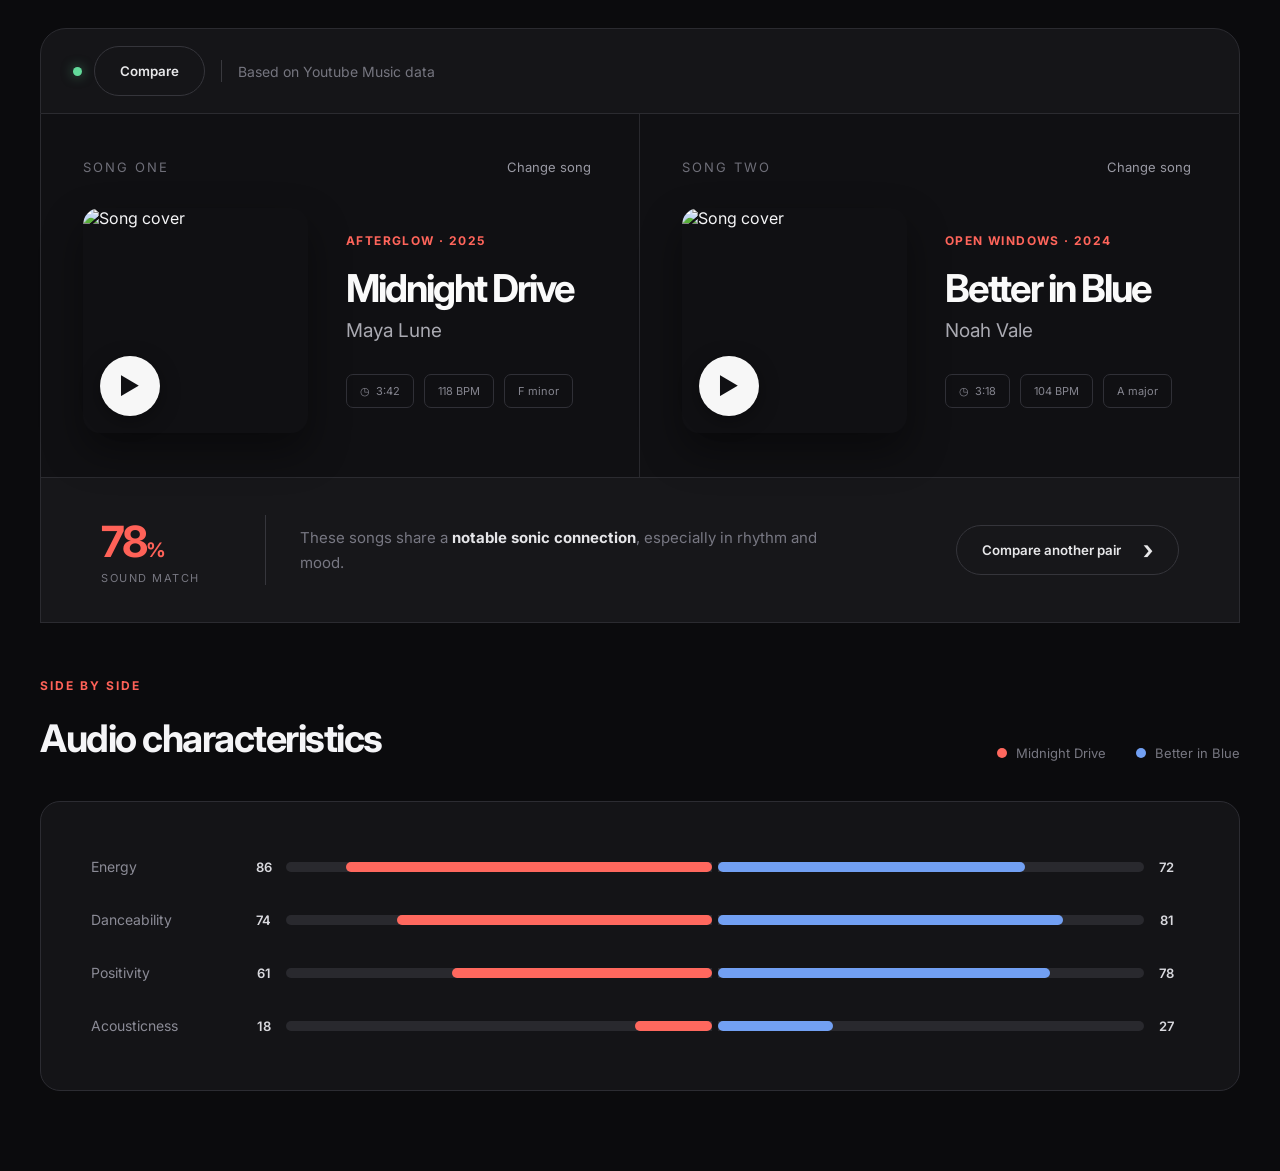
==== app/templates/index.html @ 497fa1b6 "first commit" ====
<!DOCTYPE html>
<html lang="en">
<head>
    <meta charset="UTF-8">
    <meta name="viewport" content="width=device-width, initial-scale=1.0">
    <title>Music Compare</title>
    <link rel="stylesheet" href="../static/style.css">
    <link rel="preconnect" href="https://fonts.googleapis.com">
    <link href="https://fonts.googleapis.com/css2?family=Inter:wght@400;500;600;700&display=swap" rel="stylesheet">
</head>
<body>
    <div class="page">
        <!-- ================= HEADER ================= -->
        <header class="topbar">
            <div class="status">
                <span class="status-dot"></span>
                <!-- <strong>Music compare</strong> -->
                <button class="compare-btn" onclick="compareSong(songs[0], songs[1])">Compare</button>
                <span class="divider"></span>
                <span class="muted">Based on Youtube Music data</span>
                
            </div>
        </header>

        <!-- ================= SONG COMPARISON ================= -->
        <section class="comparison">
            <!-- SONG ONE -->
            <div class="song-panel">
                <div class="panel-header">
                    <span>SONG ONE</span>
                    <button class="change-btn" onclick="searchSong(0)">Change song</button>
                </div>

                <div class="song-content">
                    <div class="cover-wrapper">
                        <img
                            class="cover"
                            src="https://images.unsplash.com/photo-1493225457124-a3eb161ffa5f?w=600"
                            alt="Song cover"
                        >

                        <button
                            id="playPauseButton"
                            class="play-button"
                            onclick="togglePlayPause(this, 0)"
                        >
                            ▶
                        </button>
                    </div>


                    <div class="song-info">
                        <div class="artist-label">AFTERGLOW · 2025</div>
                        <h1>Midnight Drive</h1>
                        <p class="artist">Maya Lune</p>

                        <div class="song-meta">
                            <span>◷ &nbsp;3:42 </span>
                            <span>118 BPM</span>
                            <span>F minor</span>
                        </div>
                    </div>
                </div>
            </div>


            <!-- SWAP BUTTON -->

            <!-- <button class="swap-button">
                ⇄
            </button> -->


            <!-- SONG TWO -->

            <div class="song-panel">
                <div class="panel-header">
                    <span>SONG TWO</span>
                    <button class="change-btn" onclick="searchSong(1)">Change song</button>
                </div>

                <div class="song-content">
                    <div class="cover-wrapper">
                        <img
                            class="cover"
                            src="https://images.unsplash.com/photo-1516280440614-37939bbacd81?w=600"
                            alt="Song cover"
                        >

                        <button
                            id="playPauseButton"
                            class="play-button"
                            onclick="togglePlayPause(this, 1)"
                        >
                            ▶
                        </button>
                    </div>

                    <div class="song-info">
                        <div class="artist-label">OPEN WINDOWS · 2024</div>
                        <h1>Better in Blue</h1>
                        <p class="artist">Noah Vale</p>

                        <div class="song-meta">
                            <span> ◷ &nbsp;3:18</span>
                            <span>104 BPM</span>
                            <span>A major</span>
                        </div>
                    </div>
                </div>
            </div>
        </section>


        <!-- ================= MATCH SUMMARY ================= -->

        <section class="match-summary">
            <div class="score">
                <strong>78<span>%</span></strong>
                <label>SOUND MATCH</label>
            </div>

            <div class="summary-text">
                These songs share a
                <strong>notable sonic connection</strong>,
                especially in rhythm and mood.
            </div>

            <button class="compare-btn">
                Compare another pair
                <span>›</span>
            </button>
        </section>


        <!-- ================= CHARACTERISTICS ================= -->

        <section class="characteristics">
            <div class="section-heading">
                <div>
                    <div class="eyebrow">SIDE BY SIDE</div>
                    <h2>Audio characteristics</h2>
                </div>

                <div class="legend">
                    <span>
                        <i class="legend-red"></i>
                        Midnight Drive
                    </span>

                    <span>
                        <i class="legend-blue"></i>
                        Better in Blue
                    </span>
                </div>
            </div>

            <div class="chart">
                <!-- ENERGY -->
                <div class="metric">
                    <div class="metric-name">Energy</div>

                    <div class="metric-value left">86</div>
                    <div class="bar-area">
                        <div class="bar-track left-track">
                            <div class="bar red" style="width: 86%;"></div>
                        </div>

                        <div class="bar-track right-track">
                            <div class="bar blue" style="width: 72%;"></div>
                        </div>
                    </div>
                    <div class="metric-value right">72</div>
                </div>

                <!-- DANCEABILITY -->
                <div class="metric">
                    <div class="metric-name">Danceability</div>
                    
                    <div class="metric-value left">74</div>
                    <div class="bar-area">
                        <div class="bar-track left-track">
                            <div class="bar red" style="width: 74%;"></div>
                        </div>

                        <div class="bar-track right-track">
                            <div class="bar blue" style="width: 81%;"></div>
                        </div>
                    </div>
                    <div class="metric-value right">81</div>
                </div>

                <!-- POSITIVITY -->
                <div class="metric">
                    <div class="metric-name">Positivity</div>

                    <div class="metric-value left">61</div>
                    <div class="bar-area">
                        <div class="bar-track left-track">
                            <div class="bar red" style="width: 61%;"></div>
                        </div>

                        <div class="bar-track right-track">
                            <div class="bar blue" style="width: 78%;"></div>
                        </div>
                    </div>
                    <div class="metric-value right">78</div>
                </div>

                <!-- ACOUSTICNESS -->

                <div class="metric">

                    <div class="metric-name">
                        Acousticness
                    </div>

                    <div class="metric-value left">
                        18
                    </div>

                    <div class="bar-area">

                        <div class="bar-track left-track">

                            <div
                                class="bar red"
                                style="width: 18%;"
                            ></div>

                        </div>

                        <div class="bar-track right-track">

                            <div
                                class="bar blue"
                                style="width: 27%;"
                            ></div>

                        </div>

                    </div>

                    <div class="metric-value right">
                        27
                    </div>

                </div>

            </div>


            <!-- ================= INSIGHTS ================= -->

            <!-- <div class="insights">

                <div class="insight-card">

                    <div class="insight-number">
                        01
                    </div>

                    <div>

                        <h3>
                            Maya Lune hits harder
                        </h3>

                        <p>
                            Midnight Drive carries more energy,
                            with a faster pace and a denser
                            electronic production.
                        </p>

                    </div>

                </div>


                <div class="insight-card">

                    <div class="insight-number">
                        02
                    </div>

                    <div>

                        <h3>
                            Better in Blue feels brighter
                        </h3>

                        <p>
                            A higher positivity score and major
                            tonality give it a warmer, more open
                            emotional profile.
                        </p>

                    </div>

                </div>


                <div class="insight-card">

                    <div class="insight-number">
                        03
                    </div>

                    <div>

                        <h3>
                            Built for the same playlist
                        </h3>

                        <p>
                            Both tracks have a danceable pulse
                            and sit comfortably in an alt-pop,
                            late-night mix.
                        </p>

                    </div>

                </div>

            </div>

        </section> -->


        <!-- ================= HIDDEN YOUTUBE PLAYER ================= -->

        <div id="youtube-player"></div>

    </div>
    
    <script src="https://www.youtube.com/iframe_api"></script>
    <script src="../static/app.js"></script>
</body>
</html>
---- app/static/style.css ----
* {
    box-sizing: border-box;
}

html,
body {
    margin: 0;
    padding: 0;

    background: #0b0b0d;

    color: #f5f5f7;

    font-family: "Inter", Arial, sans-serif;
}

body {
    min-height: 100vh;
}

button {
    font-family: inherit;
}

.page {
    width: min(1580px, calc(100% - 80px));
    margin: 28px auto 80px;
}


/* =========================================================
   TOP BAR
========================================================= */

.topbar {
    height: 86px;

    padding: 0 32px;

    border: 1px solid #2b2b30;

    border-radius: 26px 26px 0 0;

    background: #151518;

    display: flex;

    align-items: center;

    justify-content: space-between;
}

.status {
    display: flex;

    align-items: center;

    gap: 12px;

    font-size: 14px;
}

.status-dot {
    width: 9px;
    height: 9px;

    border-radius: 50%;

    background: #62d99a;

    box-shadow: 0 0 12px rgba(98, 217, 154, .5);
}

.divider {
    width: 1px;
    height: 22px;

    background: #39393e;

    margin: 0 4px;
}

.muted {
    color: #75757f;
}

.save-btn {
    border: 0;

    background: transparent;

    color: #9999a3;

    cursor: pointer;

    font-size: 14px;

    display: flex;

    align-items: center;

    gap: 8px;
}

.save-btn:hover {
    color: white;
}

.plus {
    font-size: 25px;
    font-weight: 300;
}


/* =========================================================
   COMPARISON
========================================================= */

.comparison {
    position: relative;

    display: grid;

    grid-template-columns: 1fr 1fr;

    border-left: 1px solid #2b2b30;
    border-right: 1px solid #2b2b30;
    border-bottom: 1px solid #2b2b30;

    background: #101013;
}

.song-panel {
    min-height: 360px;

    padding: 44px 42px;
}

.song-panel:first-child {
    border-right: 1px solid #29292e;
}

.panel-header {
    display: flex;

    justify-content: space-between;

    align-items: center;

    margin-bottom: 32px;

    color: #6e6e78;

    font-size: 13px;

    letter-spacing: 2px;
}

.change-btn {
    border: 0;

    background: transparent;

    color: #9999a3;

    cursor: pointer;

    font-size: 13px;

    letter-spacing: 0;

    display: flex;

    align-items: center;

    gap: 10px;
}

.change-btn:hover {
    color: white;
}

.song-content {
    display: flex;

    align-items: center;

    gap: 38px;
}

.cover-wrapper {
    position: relative;

    flex-shrink: 0;
}

.cover {
    width: 225px;
    height: 225px;

    display: block;

    object-fit: cover;

    border-radius: 17px;

    box-shadow:
        0 18px 40px rgba(0, 0, 0, .4);
}

.play-button {
    position: absolute;

    bottom: 17px;
    left: 17px;

    width: 60px;
    height: 60px;

    border: none;

    border-radius: 50%;

    background: #f7f7f7;

    color: #101013;

    font-size: 23px;

    cursor: pointer;

    padding-left: 5px;

    box-shadow:
        0 5px 20px rgba(0, 0, 0, .35);

    transition: transform .15s ease;
}

.play-button:hover {
    transform: scale(1.08);
}

.song-info {
    min-width: 0;
}

.artist-label {
    color: #ff655b;

    font-size: 12px;

    font-weight: 700;

    letter-spacing: 1.4px;

    margin-bottom: 20px;
}

.song-info h1 {
    margin: 0;

    color: #fafafa;

    font-size: clamp(32px, 3vw, 48px);

    line-height: 1.05;

    letter-spacing: -2px;
}

.artist {
    color: #aaaab2;

    margin: 10px 0 32px;

    font-size: 19px;
}

.song-meta {
    display: flex;

    gap: 10px;

    flex-wrap: wrap;
}

.song-meta span {
    border: 1px solid #303037;

    border-radius: 7px;

    padding: 9px 13px;

    color: #85858f;

    font-size: 11px;
}

.swap-button {
    position: absolute;

    z-index: 5;

    top: 50%;
    left: 50%;

    transform: translate(-50%, -50%);

    width: 60px;
    height: 60px;

    border: 1px solid #38383f;

    border-radius: 50%;

    background: #1b1b1f;

    color: #92929c;

    font-size: 24px;

    cursor: pointer;

    box-shadow: 0 5px 25px rgba(0, 0, 0, .3);
}

.swap-button:hover {
    color: white;

    background: #25252a;
}


/* =========================================================
   MATCH SUMMARY
========================================================= */

.match-summary {
    min-height: 145px;

    padding: 32px 60px;

    display: flex;

    align-items: center;

    gap: 34px;

    border-left: 1px solid #2b2b30;
    border-right: 1px solid #2b2b30;
    border-bottom: 1px solid #2b2b30;

    background: #17171a;
}

.score {
    min-width: 165px;

    padding-right: 35px;

    border-right: 1px solid #36363c;
}

.score strong {
    display: block;

    color: #ff6258;

    font-size: 43px;

    letter-spacing: -2px;
}

.score strong span {
    font-size: 20px;
}

.score label {
    display: block;

    margin-top: 4px;

    color: #777781;

    font-size: 11px;

    letter-spacing: 1.5px;
}

.summary-text {
    max-width: 560px;

    color: #777782;

    font-size: 15px;

    line-height: 1.7;
}

.summary-text strong {
    color: #e5e5e8;
}

.compare-btn {
    margin-left: auto;

    border: 1px solid #35353b;

    border-radius: 30px;

    padding: 16px 25px;

    background: transparent;

    color: #e7e7e9;

    cursor: pointer;

    font-weight: 600;

    display: flex;

    align-items: center;

    gap: 22px;
}

.compare-btn span {
    font-size: 27px;

    line-height: 0;
}

.compare-btn:hover {
    background: #222227;
}


/* =========================================================
   CHARACTERISTICS
========================================================= */

.characteristics {
    margin-top: 55px;
}

.section-heading {
    display: flex;

    align-items: flex-end;

    justify-content: space-between;

    margin-bottom: 40px;
}

.eyebrow {
    color: #ff6258;

    font-size: 12px;

    font-weight: 700;

    letter-spacing: 2px;

    margin-bottom: 22px;
}

.section-heading h2 {
    margin: 0;

    font-size: 38px;

    letter-spacing: -1.5px;
}

.legend {
    display: flex;

    gap: 30px;

    color: #777781;

    font-size: 13px;
}

.legend span {
    display: flex;

    align-items: center;

    gap: 9px;
}

.legend i {
    display: inline-block;

    width: 10px;
    height: 10px;

    border-radius: 50%;
}

.legend-red {
    background: #ff685e;
}

.legend-blue {
    background: #72a0f3;
}


/* =========================================================
   CHART
========================================================= */

.chart {
    padding: 38px 50px;

    border: 1px solid #2c2c32;

    border-radius: 20px;

    background: #141417;
}

.metric {
    display: grid;

    grid-template-columns:
        150px
        45px
        minmax(300px, 1fr)
        45px;

    align-items: center;

    min-height: 53px;
}

.metric-name {
    color: #8b8b96;

    font-size: 14px;
}

.metric-value {
    font-size: 13px;

    font-weight: 600;
}

.metric-value.left {
    text-align: center;

    color: #d9d9de;
}

.metric-value.right {
    text-align: center;

    color: #d9d9de;
}

.bar-area {
    display: grid;

    grid-template-columns: 1fr 1fr;

    height: 10px;

    gap: 6px;
}

.bar-track {
    height: 10px;

    background: #29292e;

    overflow: hidden;
}

.left-track {
    border-radius: 8px 0 0 8px;

    display: flex;

    justify-content: flex-end;
}

.right-track {
    border-radius: 0 8px 8px 0;
}

.bar {
    height: 100%;

    border-radius: 8px;
}

.red {
    background: #ff685e;
}

.blue {
    background: #72a0f3;
}


/* =========================================================
   INSIGHTS
========================================================= */

.insights {
    display: grid;

    grid-template-columns: repeat(3, 1fr);

    gap: 18px;

    margin-top: 18px;
}

.insight-card {
    min-height: 180px;

    padding: 35px 32px;

    border: 1px solid #2c2c32;

    border-radius: 18px;

    background: #111114;

    display: flex;

    gap: 22px;
}

.insight-number {
    color: #ff6258;

    font-size: 13px;

    font-weight: 700;

    flex-shrink: 0;
}

.insight-card h3 {
    margin: 0 0 15px;

    color: #f0f0f2;

    font-size: 19px;

    letter-spacing: -.5px;
}

.insight-card p {
    margin: 0;

    color: #73737d;

    font-size: 14px;

    line-height: 1.65;
}


/* =========================================================
   YOUTUBE PLAYER
========================================================= */

#youtube-player {
    position: fixed;

    width: 1px;
    height: 1px;

    left: -9999px;

    bottom: 0;
}


/* =========================================================
   RESPONSIVE
========================================================= */

@media (max-width: 1100px) {

    .page {
        width: calc(100% - 30px);
    }

    .song-content {
        flex-direction: column;

        align-items: flex-start;
    }

    .cover {
        width: 190px;
        height: 190px;
    }

    .insights {
        grid-template-columns: 1fr;
    }

    .match-summary {
        flex-wrap: wrap;
    }

    .compare-btn {
        margin-left: 0;
    }
}


@media (max-width: 750px) {

    .topbar {
        height: auto;

        padding: 22px;

        gap: 20px;

        flex-direction: column;

        align-items: flex-start;
    }

    .comparison {
        grid-template-columns: 1fr;
    }

    .song-panel:first-child {
        border-right: 0;

        border-bottom: 1px solid #29292e;
    }

    .swap-button {
        display: none;
    }

    .song-panel {
        padding: 30px 24px;
    }

    .song-content {
        flex-direction: row;
    }

    .cover {
        width: 130px;
        height: 130px;
    }

    .play-button {
        width: 45px;
        height: 45px;

        bottom: 10px;
        left: 10px;

        font-size: 16px;
    }

    .song-info h1 {
        font-size: 28px;
    }

    .artist {
        font-size: 15px;

        margin-bottom: 20px;
    }

    .match-summary {
        padding: 30px;
    }

    .score {
        border-right: 0;

        padding-right: 0;
    }

    .section-heading {
        flex-direction: column;

        align-items: flex-start;

        gap: 25px;
    }

    .chart {
        padding: 25px 15px;
    }

    .metric {
        grid-template-columns:
            100px
            30px
            minmax(100px, 1fr)
            30px;
    }

    .metric-name {
        font-size: 11px;
    }
}
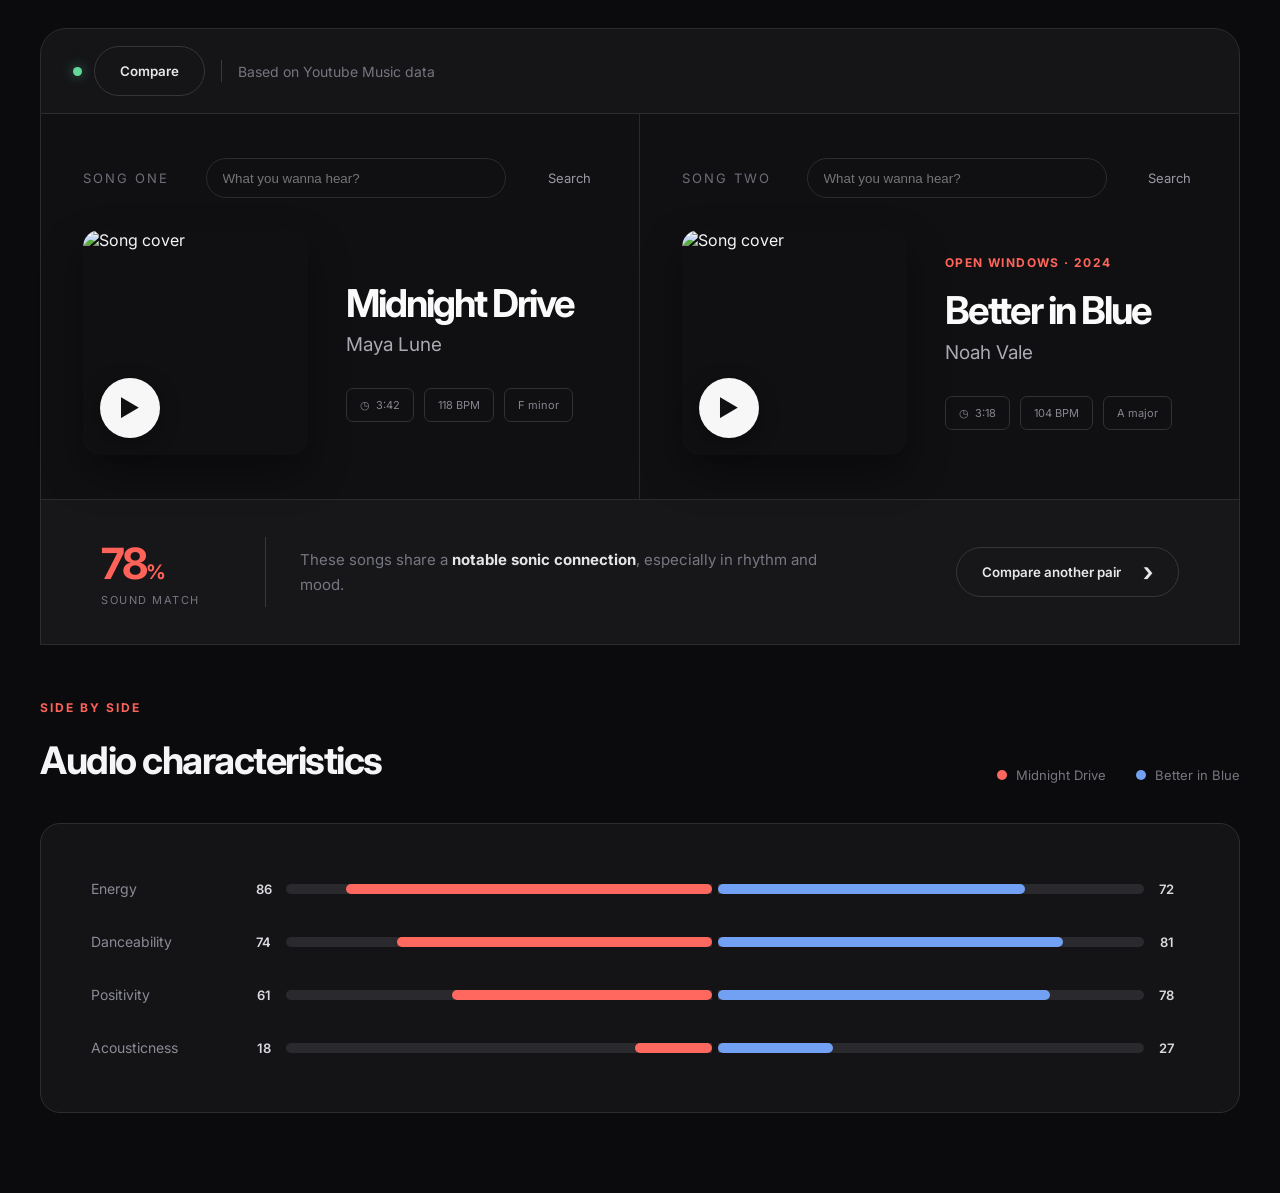
==== commit 72bed3cd: "first change" ====
--- a/app/templates/index.html
+++ b/app/templates/index.html
@@ -18,7 +18,6 @@
                 <button class="compare-btn" onclick="compareSong(songs[0], songs[1])">Compare</button>
                 <span class="divider"></span>
                 <span class="muted">Based on Youtube Music data</span>
-                
             </div>
         </header>
 
@@ -28,7 +27,8 @@
             <div class="song-panel">
                 <div class="panel-header">
                     <span>SONG ONE</span>
-                    <button class="change-btn" onclick="searchSong(0)">Change song</button>
+                    <input type="text" class="search-box" id="song0TextInput" placeholder="What you wanna hear?" />
+                    <button class="change-btn" onclick="searchSong(0)">Search</button>
                 </div>
 
                 <div class="song-content">
@@ -50,7 +50,7 @@
 
 
                     <div class="song-info">
-                        <div class="artist-label">AFTERGLOW · 2025</div>
+                        <div class="artist-label" id="album_0"></div>
                         <h1>Midnight Drive</h1>
                         <p class="artist">Maya Lune</p>
 
@@ -76,7 +76,8 @@
             <div class="song-panel">
                 <div class="panel-header">
                     <span>SONG TWO</span>
-                    <button class="change-btn" onclick="searchSong(1)">Change song</button>
+                    <input type="text" class="search-box" id="song1TextInput" placeholder="What you wanna hear?" />
+                    <button class="change-btn" onclick="searchSong(1)">Search</button>
                 </div>
 
                 <div class="song-content">
@@ -329,7 +330,7 @@
 
         <!-- ================= HIDDEN YOUTUBE PLAYER ================= -->
 
-        <div id="youtube-player"></div>
+        <div id="youtube-player" onclick="onYouTubeIframeAPIReady()"></div>
 
     </div>
     
--- a/app/static/style.css
+++ b/app/static/style.css
@@ -27,7 +27,6 @@
     margin: 28px auto 80px;
 }
 
-
 /* =========================================================
    TOP BAR
 ========================================================= */
@@ -111,6 +110,26 @@
     font-weight: 300;
 }
 
+.search-box {
+    position: relative;
+
+    width: 300px;
+    height: 40px;
+
+    border: 1px solid #2b2b30;
+
+    border-radius: 20px;
+
+    background: #101013;
+
+    display: flex;
+
+    align-items: center;
+
+    padding: 0 16px;
+
+    color: white;
+}
 
 /* =========================================================
    COMPARISON
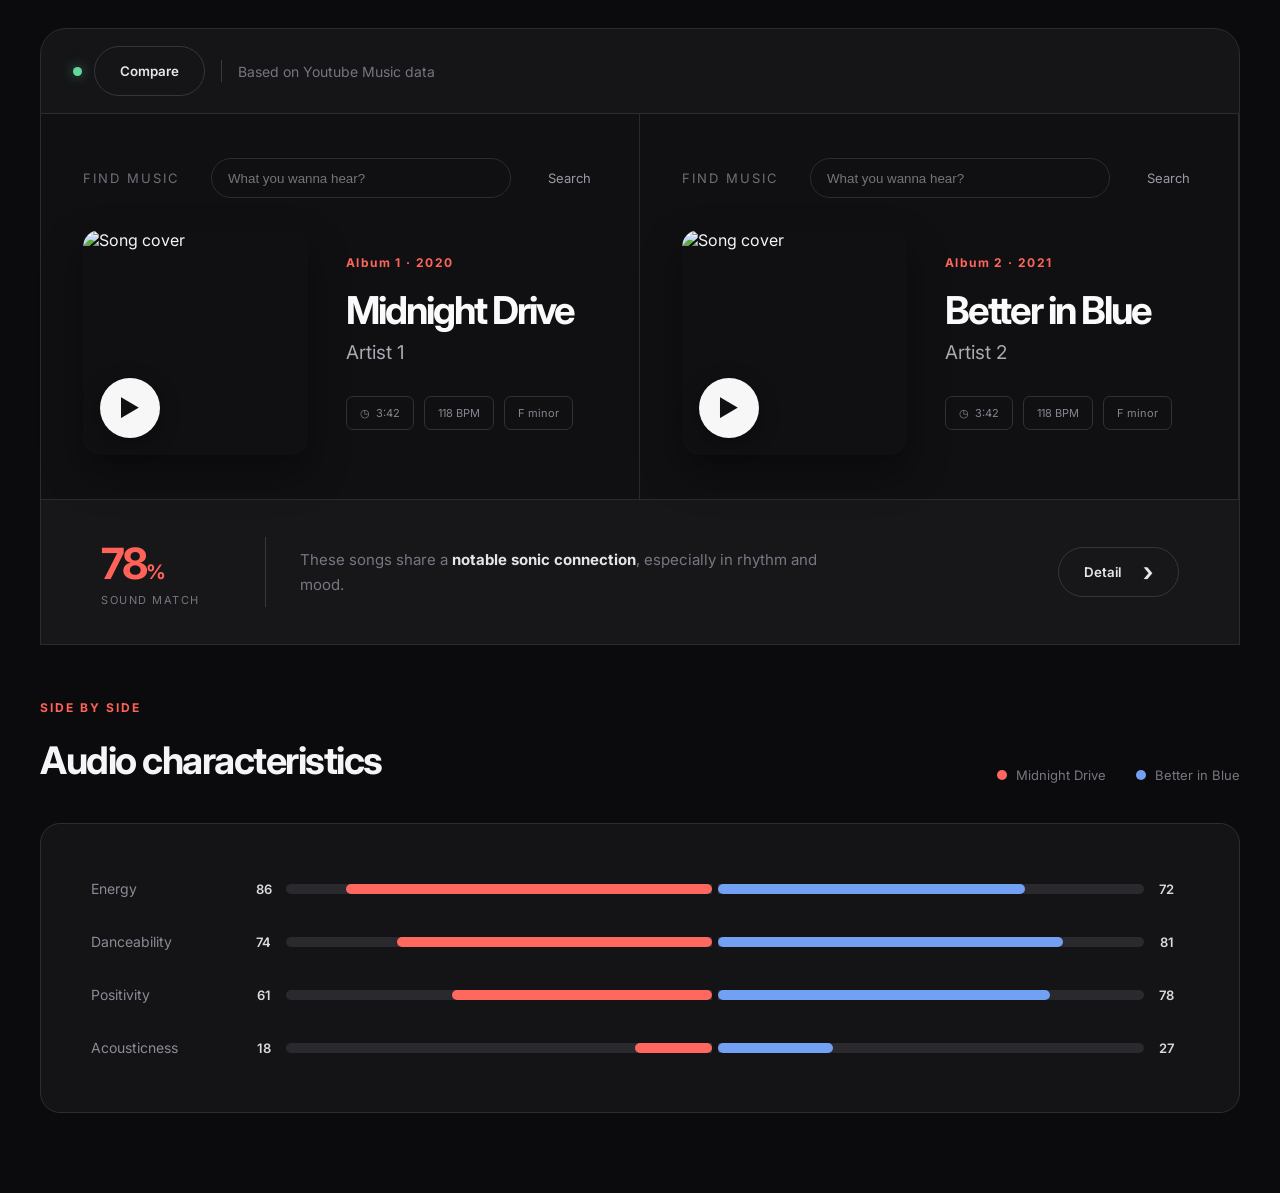
==== commit c4270d03: "update site and connect object to python" ====
--- a/app/templates/index.html
+++ b/app/templates/index.html
@@ -15,103 +15,14 @@
             <div class="status">
                 <span class="status-dot"></span>
                 <!-- <strong>Music compare</strong> -->
-                <button class="compare-btn" onclick="compareSong(songs[0], songs[1])">Compare</button>
+                <button class="compare-btn" onclick="sendSongsToBackend()">Compare</button>
                 <span class="divider"></span>
                 <span class="muted">Based on Youtube Music data</span>
             </div>
         </header>
 
         <!-- ================= SONG COMPARISON ================= -->
-        <section class="comparison">
-            <!-- SONG ONE -->
-            <div class="song-panel">
-                <div class="panel-header">
-                    <span>SONG ONE</span>
-                    <input type="text" class="search-box" id="song0TextInput" placeholder="What you wanna hear?" />
-                    <button class="change-btn" onclick="searchSong(0)">Search</button>
-                </div>
-
-                <div class="song-content">
-                    <div class="cover-wrapper">
-                        <img
-                            class="cover"
-                            src="https://images.unsplash.com/photo-1493225457124-a3eb161ffa5f?w=600"
-                            alt="Song cover"
-                        >
-
-                        <button
-                            id="playPauseButton"
-                            class="play-button"
-                            onclick="togglePlayPause(this, 0)"
-                        >
-                            ▶
-                        </button>
-                    </div>
-
-
-                    <div class="song-info">
-                        <div class="artist-label" id="album_0"></div>
-                        <h1>Midnight Drive</h1>
-                        <p class="artist">Maya Lune</p>
-
-                        <div class="song-meta">
-                            <span>◷ &nbsp;3:42 </span>
-                            <span>118 BPM</span>
-                            <span>F minor</span>
-                        </div>
-                    </div>
-                </div>
-            </div>
-
-
-            <!-- SWAP BUTTON -->
-
-            <!-- <button class="swap-button">
-                ⇄
-            </button> -->
-
-
-            <!-- SONG TWO -->
-
-            <div class="song-panel">
-                <div class="panel-header">
-                    <span>SONG TWO</span>
-                    <input type="text" class="search-box" id="song1TextInput" placeholder="What you wanna hear?" />
-                    <button class="change-btn" onclick="searchSong(1)">Search</button>
-                </div>
-
-                <div class="song-content">
-                    <div class="cover-wrapper">
-                        <img
-                            class="cover"
-                            src="https://images.unsplash.com/photo-1516280440614-37939bbacd81?w=600"
-                            alt="Song cover"
-                        >
-
-                        <button
-                            id="playPauseButton"
-                            class="play-button"
-                            onclick="togglePlayPause(this, 1)"
-                        >
-                            ▶
-                        </button>
-                    </div>
-
-                    <div class="song-info">
-                        <div class="artist-label">OPEN WINDOWS · 2024</div>
-                        <h1>Better in Blue</h1>
-                        <p class="artist">Noah Vale</p>
-
-                        <div class="song-meta">
-                            <span> ◷ &nbsp;3:18</span>
-                            <span>104 BPM</span>
-                            <span>A major</span>
-                        </div>
-                    </div>
-                </div>
-            </div>
-        </section>
-
+        <section class="comparison"></section>
 
         <!-- ================= MATCH SUMMARY ================= -->
 
@@ -128,7 +39,7 @@
             </div>
 
             <button class="compare-btn">
-                Compare another pair
+                Detail
                 <span>›</span>
             </button>
         </section>
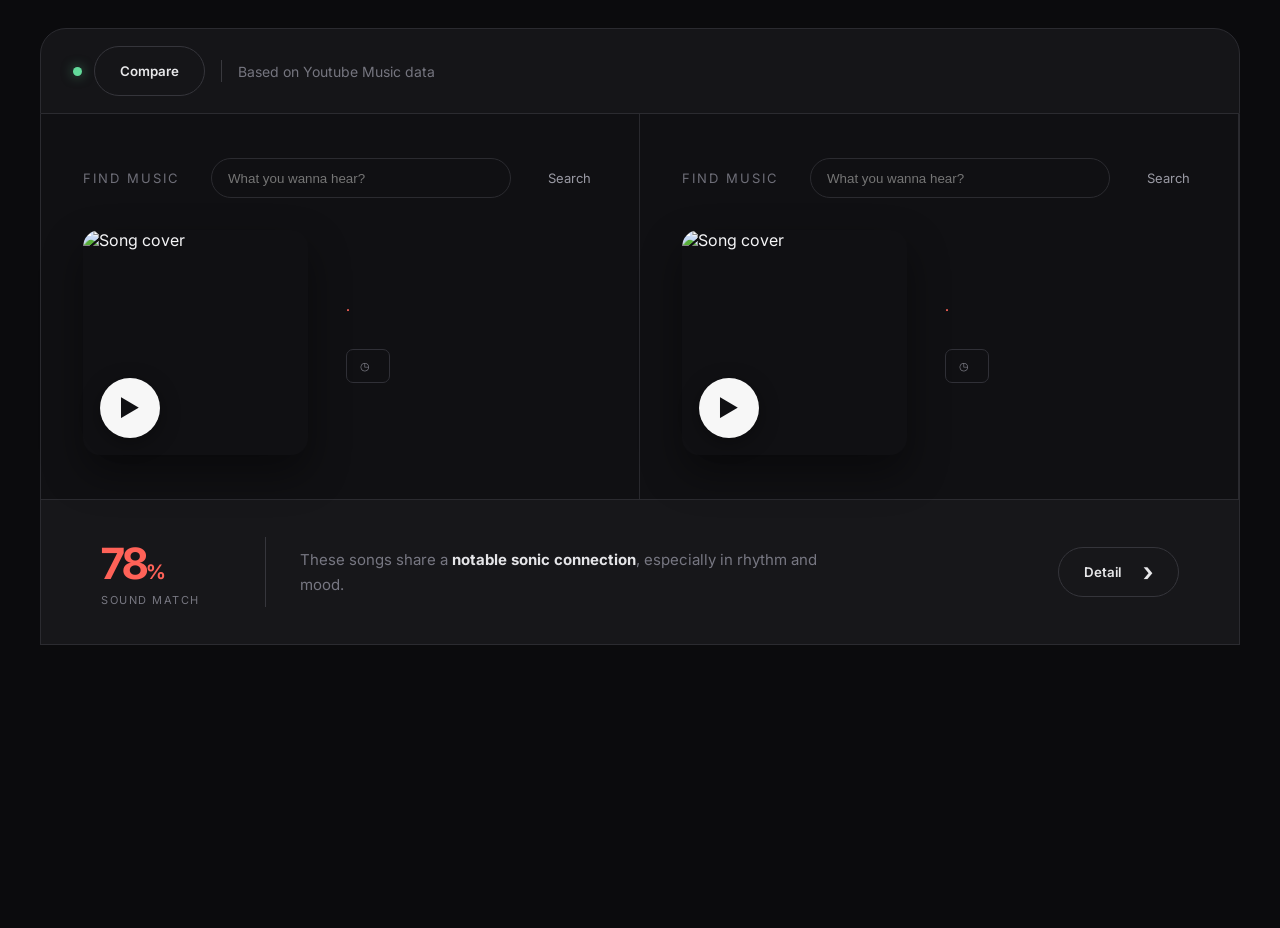
==== commit 65dbb924: "display information of songs" ====
--- a/app/templates/index.html
+++ b/app/templates/index.html
@@ -47,7 +47,7 @@
 
         <!-- ================= CHARACTERISTICS ================= -->
 
-        <section class="characteristics">
+        <!-- <section class="characteristics">
             <div class="section-heading">
                 <div>
                     <div class="eyebrow">SIDE BY SIDE</div>
@@ -65,10 +65,9 @@
                         Better in Blue
                     </span>
                 </div>
-            </div>
-
-            <div class="chart">
-                <!-- ENERGY -->
+            </div> -->
+
+            <!-- <div class="chart">
                 <div class="metric">
                     <div class="metric-name">Energy</div>
 
@@ -85,7 +84,6 @@
                     <div class="metric-value right">72</div>
                 </div>
 
-                <!-- DANCEABILITY -->
                 <div class="metric">
                     <div class="metric-name">Danceability</div>
                     
@@ -102,7 +100,6 @@
                     <div class="metric-value right">81</div>
                 </div>
 
-                <!-- POSITIVITY -->
                 <div class="metric">
                     <div class="metric-name">Positivity</div>
 
@@ -118,8 +115,6 @@
                     </div>
                     <div class="metric-value right">78</div>
                 </div>
-
-                <!-- ACOUSTICNESS -->
 
                 <div class="metric">
 
@@ -159,7 +154,7 @@
 
                 </div>
 
-            </div>
+            </div> -->
 
 
             <!-- ================= INSIGHTS ================= -->
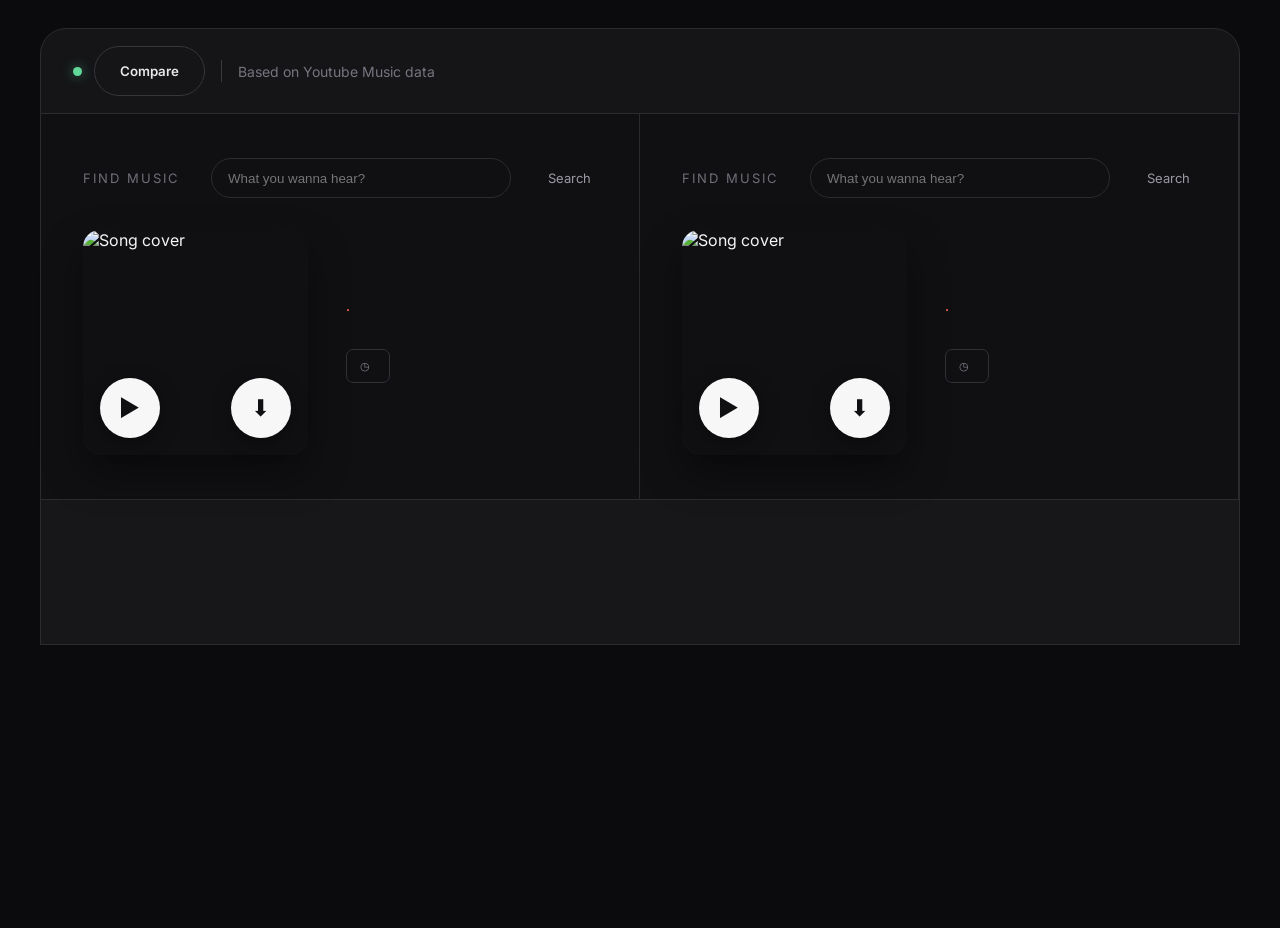
==== commit d55ae894: "add downoad function, draft search function" ====
--- a/app/templates/index.html
+++ b/app/templates/index.html
@@ -26,7 +26,8 @@
 
         <!-- ================= MATCH SUMMARY ================= -->
 
-        <section class="match-summary">
+        <section class="match-summary"></section>
+        <!-- <section class="match-summary">
             <div class="score">
                 <strong>78<span>%</span></strong>
                 <label>SOUND MATCH</label>
@@ -42,7 +43,7 @@
                 Detail
                 <span>›</span>
             </button>
-        </section>
+        </section> -->
 
 
         <!-- ================= CHARACTERISTICS ================= -->
--- a/app/static/style.css
+++ b/app/static/style.css
@@ -257,6 +257,39 @@
 }
 
 .play-button:hover {
+    transform: scale(1.08);
+}
+
+.download-button {
+    position: absolute;
+
+    bottom: 17px;
+    right: 17px;
+
+    width: 60px;
+    height: 60px;
+
+    border: none;
+
+    border-radius: 50%;
+
+    background: #f7f7f7;
+
+    color: #101013;
+
+    font-size: 23px;
+
+    cursor: pointer;
+
+    padding-left: 5px;
+
+    box-shadow:
+        0 5px 20px rgba(0, 0, 0, .35);
+
+    transition: transform .15s ease;
+}
+
+.download-button:hover {
     transform: scale(1.08);
 }
 
@@ -786,6 +819,16 @@
 
         bottom: 10px;
         left: 10px;
+
+        font-size: 16px;
+    }
+
+    .download-button {
+        width: 45px;
+        height: 45px;
+
+        bottom: 10px;
+        right: 10px;
 
         font-size: 16px;
     }
